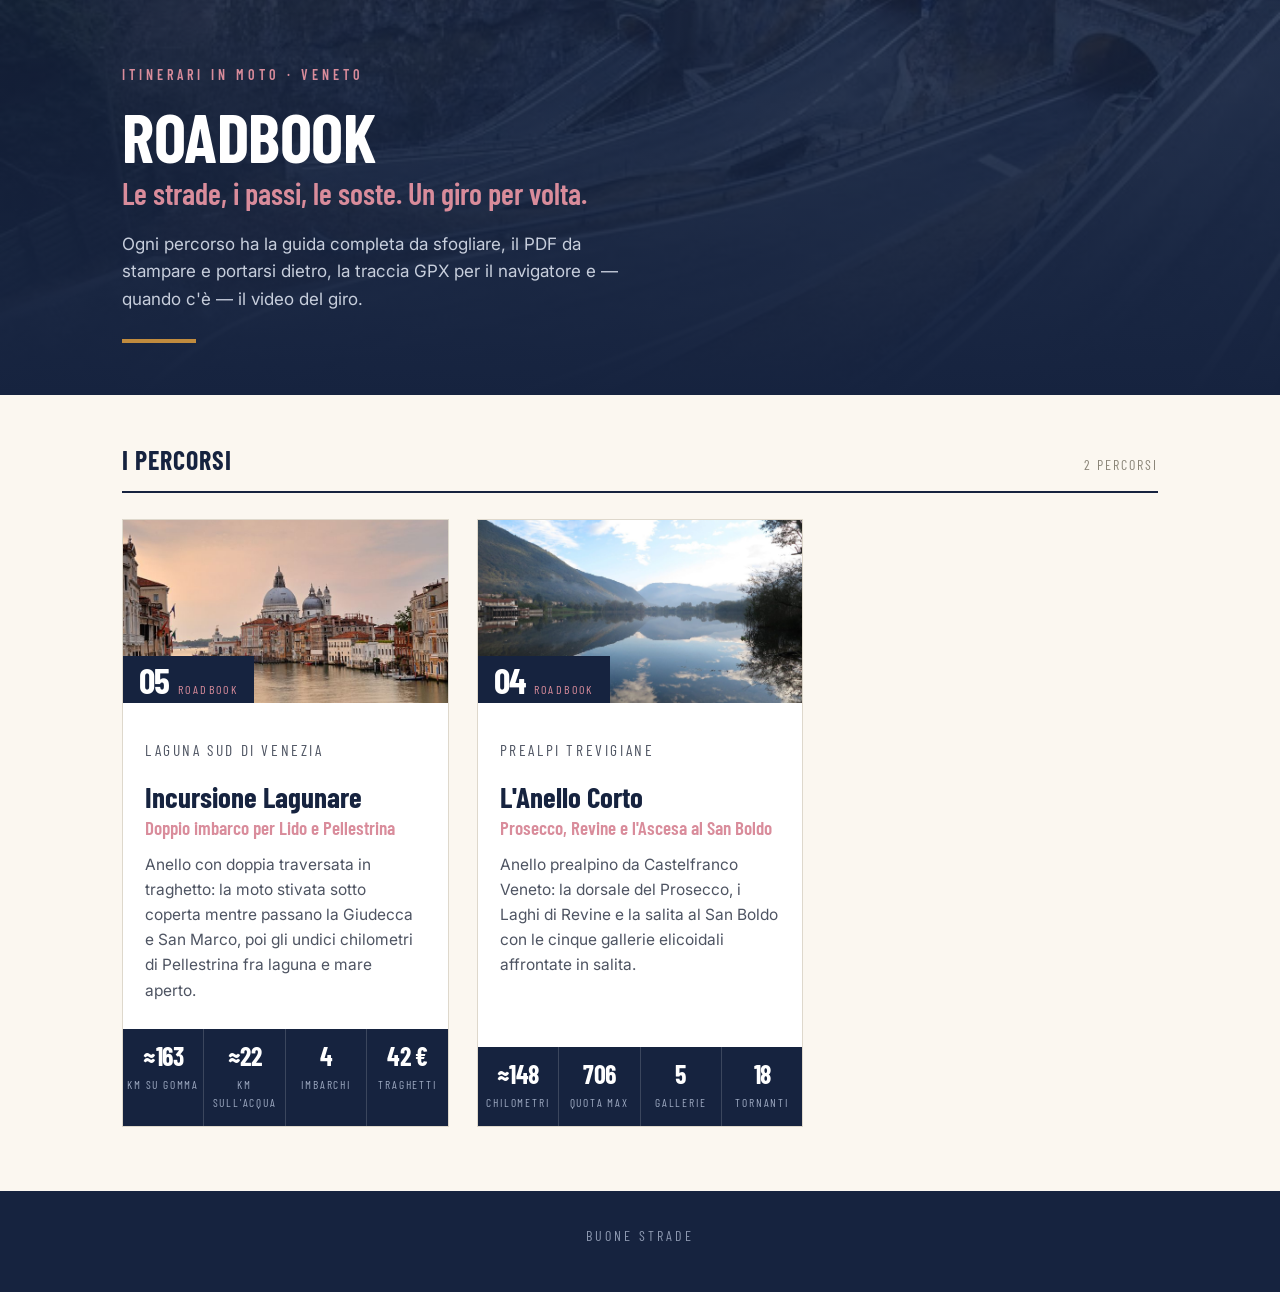
==== sito/index.html @ fe660e35 "Add files via upload" ====
<!DOCTYPE html>
<html lang="it">
<head>
<meta charset="UTF-8">
<meta name="viewport" content="width=device-width, initial-scale=1">
<title>Roadbook — I giri in moto</title>
<meta name="description" content="Raccolta di roadbook per moto: guida da sfogliare, PDF da stampare, traccia GPX e video del giro.">
<link rel="preconnect" href="https://fonts.googleapis.com">
<link rel="preconnect" href="https://fonts.gstatic.com" crossorigin>
<link href="https://fonts.googleapis.com/css2?family=Barlow+Condensed:wght@500;600;700&family=Inter:wght@400;500;600&display=swap" rel="stylesheet">
<link rel="stylesheet" href="stile.css">
</head>
<body>

<header class="apertura">
  <img class="apertura-foto" src="media/hero.jpg" alt="">
  <div class="apertura-in">
    <p class="occhiello">Itinerari in moto · Veneto</p>
    <h1>Roadbook<span>Le strade, i passi, le soste. Un giro per volta.</span></h1>
    <p class="intro">Ogni percorso ha la guida completa da sfogliare, il PDF da stampare e portarsi dietro, la traccia GPX per il navigatore e — quando c'è — il video del giro.</p>
    <div class="riga-amber"></div>
  </div>
</header>

<main class="foglio">
  <div class="titolo-sezione">
    <h2>I percorsi</h2>
    <span class="nota" id="conteggio"></span>
  </div>

  <div class="griglia" id="griglia"></div>
</main>

<footer class="piede">Buone strade</footer>

<!-- prima i dati, poi il codice che li disegna -->
<script src="giri.js"></script>
<script>
/* Disegna un riquadro per ogni giro presente in giri.js.
   Non serve modificare questo blocco per aggiungere un percorso. */
(function () {
  var griglia = document.getElementById("griglia");

  if (typeof GIRI === "undefined" || GIRI.length === 0) {
    griglia.innerHTML = '<p class="vuoto">Nessun giro inserito. Aggiungi il primo nel file giri.js.</p>';
    return;
  }

  document.getElementById("conteggio").textContent =
    GIRI.length + (GIRI.length === 1 ? " percorso" : " percorsi");

  GIRI.forEach(function (g) {
    var base = "giri/" + g.cartella + "/";

    var numeri = (g.numeri || []).map(function (v) {
      return '<div><span class="n">' + v.n + '</span><span class="e">' + v.e + '</span></div>';
    }).join("");

    var a = document.createElement("a");
    a.className = "scheda";
    a.href = "giro.html?id=" + encodeURIComponent(g.cartella);
    a.innerHTML =
      '<div class="scheda-foto">' +
        '<img src="' + base + g.copertina + '" alt="' + g.titolo + '" loading="lazy">' +
        '<div class="targa"><b>' + g.numero + '</b><span>Roadbook</span></div>' +
      '</div>' +
      '<div class="scheda-testo">' +
        '<p class="scheda-zona">' + g.zona + '</p>' +
        '<h3>' + g.titolo + '<span>' + g.sottotitolo + '</span></h3>' +
        '<p>' + g.descrizione + '</p>' +
      '</div>' +
      (numeri ? '<div class="numeri">' + numeri + '</div>' : '');

    griglia.appendChild(a);
  });
})();
</script>

</body>
</html>
---- sito/stile.css ----
/* =============================================================
   STILE DEL SITO — palette dei roadbook, impaginazione web
   Non serve modificare questo file per aggiungere un giro.
   ============================================================= */

:root{
  --navy:#16233F;
  --navy-2:#1B2A4A;
  --rose:#D98C9B;
  --red:#B83227;
  --amber:#C08B3E;
  --teal:#2A7A6B;
  --cream:#FBF7F0;
  --carta:#FFFFFF;
  --line:#DED8CC;
  --ink:#23262E;
  --ink-2:#4E5462;
  --grigio:#8A8578;

  --display:"Barlow Condensed", "Helvetica Neue", Helvetica, Arial, sans-serif;
  --testo:"Inter", "Helvetica Neue", Helvetica, Arial, sans-serif;
}

*{ box-sizing:border-box; }
html{ -webkit-text-size-adjust:100%; scroll-behavior:smooth; }

body{
  margin:0;
  background:var(--cream);
  color:var(--ink);
  font-family:var(--testo);
  font-size:17px;
  line-height:1.62;
}

a{ color:var(--navy); }

.occhiello{
  font-family:var(--display);
  font-size:14px;
  font-weight:600;
  letter-spacing:4px;
  text-transform:uppercase;
  color:var(--rose);
  margin:0 0 16px;
}

/* ---------- apertura ---------- */
.apertura{
  position:relative;
  background:var(--navy);
  color:#fff;
  overflow:hidden;
}
.apertura-foto{
  position:absolute;
  inset:0;
  width:100%;
  height:100%;
  object-fit:cover;
  opacity:.42;
  filter:saturate(.8);
}
.apertura::after{
  content:"";
  position:absolute;
  inset:0;
  background:linear-gradient(180deg, rgba(22,35,63,.55) 0%, rgba(22,35,63,.88) 70%, var(--navy) 100%);
}
.apertura-in{
  position:relative;
  z-index:2;
  max-width:1080px;
  margin:0 auto;
  padding:64px 22px 52px;
}
.apertura h1{
  font-family:var(--display);
  font-weight:700;
  font-size:clamp(40px, 9vw, 68px);
  line-height:.98;
  letter-spacing:-0.5px;
  text-transform:uppercase;
  margin:0;
}
.apertura h1 span{
  display:block;
  color:var(--rose);
  font-weight:600;
  font-size:clamp(20px, 4.4vw, 30px);
  letter-spacing:0;
  text-transform:none;
  margin-top:10px;
}
.apertura p.intro{
  margin:22px 0 0;
  max-width:46ch;
  color:#C7CEDC;
  font-size:17px;
}
.riga-amber{
  width:74px;
  height:4px;
  background:var(--amber);
  margin:26px 0 0;
}

/* ---------- contenitore ---------- */
.foglio{
  max-width:1080px;
  margin:0 auto;
  padding:44px 22px 64px;
}

.titolo-sezione{
  display:flex;
  align-items:baseline;
  gap:14px;
  border-bottom:2px solid var(--navy);
  padding-bottom:10px;
  margin:0 0 26px;
}
.titolo-sezione h2{
  font-family:var(--display);
  font-weight:700;
  text-transform:uppercase;
  letter-spacing:1px;
  margin:0;
  font-size:26px;
  color:var(--navy);
}
.titolo-sezione .nota{
  margin-left:auto;
  font-family:var(--display);
  font-size:14px;
  letter-spacing:2px;
  text-transform:uppercase;
  color:var(--grigio);
}

/* ---------- griglia dei giri ---------- */
.griglia{
  display:grid;
  grid-template-columns:repeat(auto-fill, minmax(320px, 1fr));
  gap:28px;
}

.scheda{
  position:relative;
  display:flex;
  flex-direction:column;
  background:var(--carta);
  border:1px solid var(--line);
  text-decoration:none;
  color:inherit;
  overflow:hidden;
  transition:transform .2s ease, box-shadow .2s ease;
}
.scheda:hover,
.scheda:focus-visible{
  transform:translateY(-4px);
  box-shadow:0 14px 30px rgba(22,35,63,.20);
}
.scheda:focus-visible{ outline:3px solid var(--amber); outline-offset:3px; }

.scheda-foto{ position:relative; }
.scheda-foto img{
  width:100%;
  aspect-ratio:16/9;
  object-fit:cover;
  display:block;
  background:var(--line);
}

/* la targa: il numero del roadbook come un numero di gara */
.targa{
  position:absolute;
  left:0;
  bottom:0;
  background:var(--navy);
  color:#fff;
  padding:6px 16px 4px;
  display:flex;
  align-items:baseline;
  gap:9px;
}
.targa b{
  font-family:var(--display);
  font-size:36px;
  font-weight:700;
  line-height:1;
  letter-spacing:-1px;
}
.targa span{
  font-family:var(--display);
  font-size:12px;
  letter-spacing:2.4px;
  text-transform:uppercase;
  color:var(--rose);
}

.scheda-testo{ padding:20px 22px 6px; flex:1; }
.scheda-zona{
  font-family:var(--display);
  font-size:13px;
  letter-spacing:2.6px;
  text-transform:uppercase;
  color:var(--amber);
  margin:0 0 10px;
}
.scheda h3{
  font-family:var(--display);
  font-weight:700;
  margin:0;
  font-size:29px;
  line-height:1.06;
  color:var(--navy);
}
.scheda h3 span{
  display:block;
  color:var(--rose);
  font-weight:600;
  font-size:19px;
  margin-top:5px;
}
.scheda p{ font-size:15.5px; color:var(--ink-2); margin:14px 0 20px; }

/* riga dei numeri, come sulla copertina del roadbook */
.numeri{
  display:flex;
  background:var(--navy);
  color:#fff;
  margin-top:auto;
}
.numeri div{
  flex:1;
  text-align:center;
  padding:14px 4px;
  border-right:1px solid rgba(255,255,255,.16);
}
.numeri div:last-child{ border-right:none; }
.numeri .n{
  display:block;
  font-family:var(--display);
  font-size:26px;
  font-weight:700;
  line-height:1;
  letter-spacing:-0.5px;
}
.numeri .e{
  display:block;
  font-family:var(--display);
  font-size:11.5px;
  letter-spacing:1.8px;
  text-transform:uppercase;
  color:#9DA9C1;
  margin-top:6px;
}

/* ---------- pagina del singolo giro ---------- */
.blocchi{
  display:grid;
  grid-template-columns:repeat(auto-fit, minmax(290px, 1fr));
  gap:26px;
  margin-bottom:44px;
}
.blocco{
  background:var(--carta);
  border:1px solid var(--line);
  border-top:4px solid var(--amber);
  padding:24px;
}
.blocco h3{
  font-family:var(--display);
  margin:0 0 6px;
  font-size:15px;
  font-weight:700;
  letter-spacing:2.6px;
  text-transform:uppercase;
  color:var(--teal);
}
.blocco p{ font-size:15.5px; color:var(--ink-2); margin:0 0 18px; }

.bottone{
  display:block;
  text-align:center;
  padding:15px 16px;
  margin-bottom:11px;
  background:var(--navy);
  color:#fff;
  text-decoration:none;
  font-family:var(--display);
  font-size:17px;
  font-weight:600;
  letter-spacing:1.6px;
  text-transform:uppercase;
  border:2px solid var(--navy);
}
.bottone:hover{ background:#0F1930; }
.bottone:focus-visible{ outline:3px solid var(--amber); outline-offset:3px; }
.bottone.chiaro{ background:var(--carta); color:var(--navy); }
.bottone.chiaro:hover{ background:var(--cream); }

.video{
  position:relative;
  width:100%;
  aspect-ratio:16/9;
  background:#000;
  border:1px solid var(--line);
}
.video iframe,
.video video{
  position:absolute;
  inset:0;
  width:100%;
  height:100%;
  border:0;
}

.instagram{ max-width:540px; margin-bottom:12px; }
.instagram blockquote{
  margin:0;
  background:var(--carta);
  border:1px solid var(--line);
  padding:24px;
  font-size:15px;
}

.vuoto{
  background:var(--carta);
  border:1px dashed var(--line);
  padding:30px;
  text-align:center;
  color:var(--grigio);
  font-size:15.5px;
}

.galleria{
  display:grid;
  grid-template-columns:repeat(auto-fill, minmax(230px, 1fr));
  gap:16px;
}
.galleria img{
  width:100%;
  aspect-ratio:4/3;
  object-fit:cover;
  display:block;
  border:1px solid var(--line);
}

.indietro{
  display:inline-block;
  margin-bottom:26px;
  font-family:var(--display);
  font-size:14px;
  letter-spacing:2.4px;
  text-transform:uppercase;
  color:var(--red);
  text-decoration:none;
}
.indietro:hover{ text-decoration:underline; }

/* ---------- piede ---------- */
.piede{
  background:var(--navy);
  color:#8E9AB2;
  padding:34px 22px 44px;
  text-align:center;
  font-family:var(--display);
  font-size:14px;
  letter-spacing:3px;
  text-transform:uppercase;
}

@media (max-width:600px){
  body{ font-size:16.5px; }
  .apertura-in{ padding:48px 20px 40px; }
  .foglio{ padding:34px 20px 50px; }
  .titolo-sezione .nota{ display:none; }
  .scheda h3{ font-size:26px; }
}

@media (prefers-reduced-motion:reduce){
  html{ scroll-behavior:auto; }
  .scheda{ transition:none; }
  .scheda:hover, .scheda:focus-visible{ transform:none; }
}
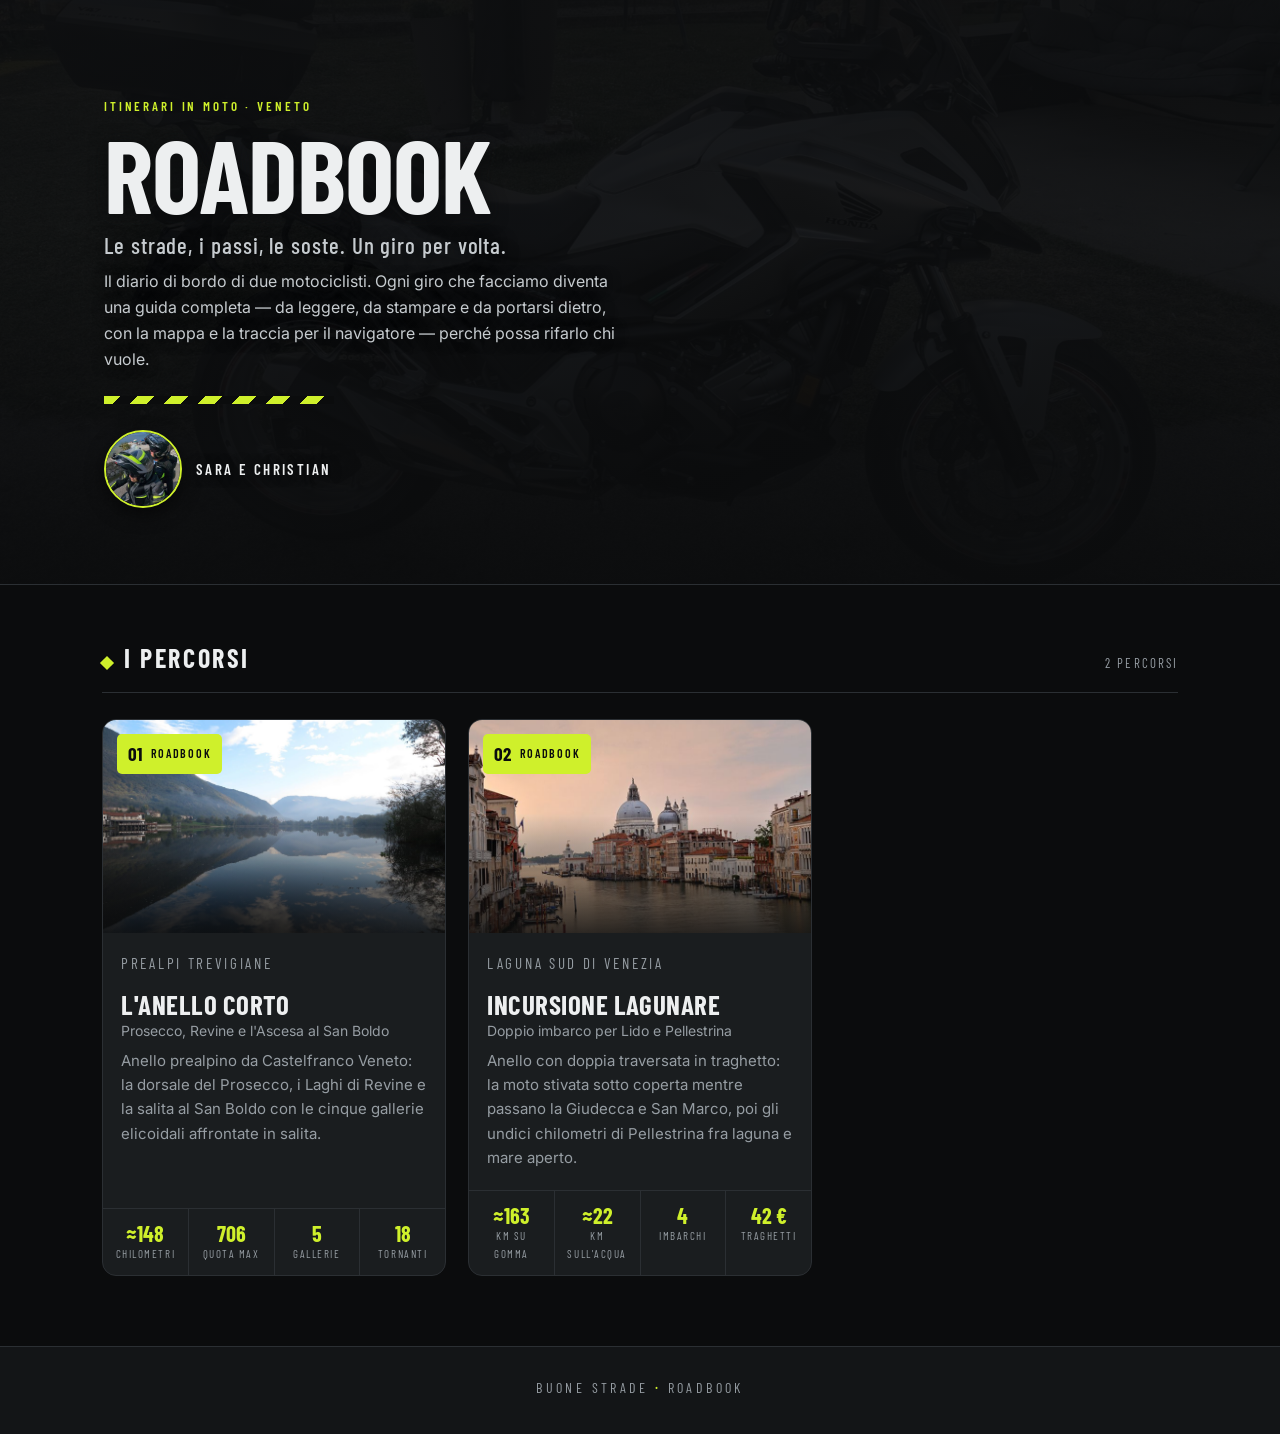
==== commit bc4ee6f4: "Add files via upload" ====
--- a/sito/index.html
+++ b/sito/index.html
@@ -3,8 +3,9 @@
 <head>
 <meta charset="UTF-8">
 <meta name="viewport" content="width=device-width, initial-scale=1">
-<title>Roadbook — I giri in moto</title>
-<meta name="description" content="Raccolta di roadbook per moto: guida da sfogliare, PDF da stampare, traccia GPX e video del giro.">
+<title>Roadbook — Itinerari in moto</title>
+<meta name="description" content="Itinerari in moto in Veneto: guida da sfogliare, PDF da stampare, traccia GPX e video del giro.">
+<meta name="theme-color" content="#0B0C0D">
 <link rel="preconnect" href="https://fonts.googleapis.com">
 <link rel="preconnect" href="https://fonts.gstatic.com" crossorigin>
 <link href="https://fonts.googleapis.com/css2?family=Barlow+Condensed:wght@500;600;700&family=Inter:wght@400;500;600&display=swap" rel="stylesheet">
@@ -13,12 +14,22 @@
 <body>
 
 <header class="apertura">
-  <img class="apertura-foto" src="media/hero.jpg" alt="">
+  <img class="apertura-foto" src="media/moto.jpg" alt="">
   <div class="apertura-in">
-    <p class="occhiello">Itinerari in moto · Veneto</p>
-    <h1>Roadbook<span>Le strade, i passi, le soste. Un giro per volta.</span></h1>
-    <p class="intro">Ogni percorso ha la guida completa da sfogliare, il PDF da stampare e portarsi dietro, la traccia GPX per il navigatore e — quando c'è — il video del giro.</p>
-    <div class="riga-amber"></div>
+
+    <div class="apertura-testo">
+      <p class="occhiello">Itinerari in moto · Veneto</p>
+      <h1>Roadbook<span>Le strade, i passi, le soste. Un giro per volta.</span></h1>
+      <p class="intro">Il diario di bordo di due motociclisti. Ogni giro che facciamo diventa una guida completa — da leggere, da stampare e da portarsi dietro, con la mappa e la traccia per il navigatore — perché possa rifarlo chi vuole.</p>
+      <div class="strisce"></div>
+
+      <figure class="noi">
+        <img src="media/noi.jpg" alt="I due motociclisti in sella">
+        <figcaption>Sara e Christian</figcaption>
+      </figure>
+
+    </div>
+
   </div>
 </header>
 
@@ -31,7 +42,7 @@
   <div class="griglia" id="griglia"></div>
 </main>
 
-<footer class="piede">Buone strade</footer>
+<footer class="piede">Buone strade <b>·</b> Roadbook</footer>
 
 <!-- prima i dati, poi il codice che li disegna -->
 <script src="giri.js"></script>
--- a/sito/stile.css
+++ b/sito/stile.css
@@ -1,387 +1,442 @@
 /* =============================================================
-   STILE DEL SITO — palette dei roadbook, impaginazione web
+   ROADBOOK — foglio di stile
+   Palette: nero asfalto + giallo fluo (lo stesso delle giacche).
    Non serve modificare questo file per aggiungere un giro.
    ============================================================= */
 
 :root{
-  --navy:#16233F;
-  --navy-2:#1B2A4A;
-  --rose:#D98C9B;
-  --red:#B83227;
-  --amber:#C08B3E;
-  --teal:#2A7A6B;
-  --cream:#FBF7F0;
-  --carta:#FFFFFF;
-  --line:#DED8CC;
-  --ink:#23262E;
-  --ink-2:#4E5462;
-  --grigio:#8A8578;
-
-  --display:"Barlow Condensed", "Helvetica Neue", Helvetica, Arial, sans-serif;
-  --testo:"Inter", "Helvetica Neue", Helvetica, Arial, sans-serif;
+  --nero:      #0B0C0D;   /* fondo pagina */
+  --carbone:   #131517;   /* fondo sezioni */
+  --pannello:  #1A1D1F;   /* riquadri */
+  --bordo:     #2B2F33;
+  --fluo:      #CFF02B;   /* giallo fluo */
+  --fluo-scuro:#A6C400;
+  --testo:     #EDEFF0;
+  --testo-2:   #969DA3;
+  --raggio:    14px;
 }
 
 *{ box-sizing:border-box; }
-html{ -webkit-text-size-adjust:100%; scroll-behavior:smooth; }
+
+html,body{
+  margin:0; padding:0;
+  overflow-x:hidden;            /* niente scorrimento laterale sul telefono */
+  background:var(--nero);
+}
 
 body{
-  margin:0;
-  background:var(--cream);
-  color:var(--ink);
-  font-family:var(--testo);
-  font-size:17px;
-  line-height:1.62;
-}
-
-a{ color:var(--navy); }
+  font-family:"Inter",-apple-system,BlinkMacSystemFont,"Segoe UI",Roboto,sans-serif;
+  color:var(--testo);
+  font-size:16px; line-height:1.62;
+  -webkit-font-smoothing:antialiased;
+}
+
+img{ max-width:100%; }
+a{ color:inherit; }
+
+/* --- elementi ricorrenti ------------------------------------ */
+
+/* la striscia diagonale nero/fluo, come il nastro segnaletico */
+.strisce{
+  height:8px;
+  background:repeating-linear-gradient(135deg,
+    var(--fluo) 0 12px, var(--nero) 12px 24px);
+}
 
 .occhiello{
-  font-family:var(--display);
-  font-size:14px;
-  font-weight:600;
-  letter-spacing:4px;
+  font-family:"Barlow Condensed",sans-serif;
   text-transform:uppercase;
-  color:var(--rose);
-  margin:0 0 16px;
-}
-
-/* ---------- apertura ---------- */
+  letter-spacing:.22em;
+  font-size:13px; font-weight:600;
+  color:var(--fluo);
+  margin:0 0 10px;
+}
+
+.nota{
+  font-family:"Barlow Condensed",sans-serif;
+  text-transform:uppercase; letter-spacing:.16em;
+  font-size:13px; color:var(--testo-2);
+}
+
+.vuoto{ color:var(--testo-2); font-size:15px; margin:0; }
+
+/* =============================================================
+   HOME — apertura
+   ============================================================= */
+
 .apertura{
   position:relative;
-  background:var(--navy);
-  color:#fff;
+  background:var(--nero);
+  border-bottom:1px solid var(--bordo);
   overflow:hidden;
 }
+
 .apertura-foto{
-  position:absolute;
-  inset:0;
-  width:100%;
-  height:100%;
+  position:absolute; inset:0;
+  width:100%; height:100%;
+  object-fit:cover; object-position:50% 62%;
+  opacity:.34;
+  filter:grayscale(.35) contrast(1.04);
+}
+
+.apertura::after{        /* velo scuro per far leggere il testo */
+  content:""; position:absolute; inset:0;
+  background:linear-gradient(180deg,
+    rgba(11,12,13,.88) 0%, rgba(11,12,13,.80) 40%,
+    rgba(11,12,13,.90) 72%, rgba(11,12,13,.97) 100%);
+}
+
+.apertura-in{
+  position:relative; z-index:2;
+  max-width:1120px; margin:0 auto;
+  padding:64px 22px 54px;
+  display:grid; gap:30px; grid-template-columns:1fr;
+}
+
+.apertura h1{
+  font-family:"Barlow Condensed",sans-serif;
+  font-weight:700; text-transform:uppercase;
+  font-size:clamp(52px,15vw,104px);
+  line-height:.88; letter-spacing:-.01em;
+  margin:0 0 14px;
+}
+
+.apertura h1 span{
+  display:block;
+  font-size:clamp(17px,4.4vw,23px);
+  font-weight:500; letter-spacing:.04em;
+  text-transform:none;
+  color:var(--testo-2);
+  margin-top:16px;
+}
+
+.intro{
+  max-width:52ch;
+  color:#C6CBCF;                 /* più chiaro: deve leggersi sopra la foto */
+  font-size:16px;
+  margin:0 0 24px;
+  text-shadow:0 1px 14px rgba(11,12,13,.95);
+}
+
+.apertura h1,
+.apertura h1 span{ text-shadow:0 2px 18px rgba(11,12,13,.85); }
+.apertura h1 span{ color:#C6CBCF; }
+
+.apertura-testo .strisce{ max-width:230px; }
+
+/* il tondo con la foto dei due motociclisti */
+.noi{
+  margin:26px 0 0;
+  display:flex; align-items:center; gap:14px;
+}
+.noi img{
+  width:78px; height:78px; flex:0 0 78px;
+  border-radius:50%;
   object-fit:cover;
-  opacity:.42;
-  filter:saturate(.8);
-}
-.apertura::after{
-  content:"";
-  position:absolute;
-  inset:0;
-  background:linear-gradient(180deg, rgba(22,35,63,.55) 0%, rgba(22,35,63,.88) 70%, var(--navy) 100%);
-}
-.apertura-in{
-  position:relative;
-  z-index:2;
-  max-width:1080px;
+  border:2px solid var(--fluo);
+  box-shadow:0 6px 18px rgba(0,0,0,.55);
+}
+.noi figcaption{
+  font-family:"Barlow Condensed",sans-serif;
+  text-transform:uppercase; letter-spacing:.16em;
+  font-size:15px; font-weight:600; line-height:1.35;
+  text-shadow:0 1px 12px rgba(11,12,13,.9);
+}
+.noi figcaption span{
+  display:block;
+  color:var(--fluo); font-size:12px; letter-spacing:.14em;
+}
+
+@media (min-width:900px){
+  .apertura-in{ padding:96px 24px 76px; }
+}
+
+/* =============================================================
+   Corpo pagina
+   ============================================================= */
+
+.foglio{
+  max-width:1120px;
   margin:0 auto;
-  padding:64px 22px 52px;
-}
-.apertura h1{
-  font-family:var(--display);
-  font-weight:700;
-  font-size:clamp(40px, 9vw, 68px);
-  line-height:.98;
-  letter-spacing:-0.5px;
-  text-transform:uppercase;
-  margin:0;
-}
-.apertura h1 span{
-  display:block;
-  color:var(--rose);
-  font-weight:600;
-  font-size:clamp(20px, 4.4vw, 30px);
-  letter-spacing:0;
-  text-transform:none;
-  margin-top:10px;
-}
-.apertura p.intro{
-  margin:22px 0 0;
-  max-width:46ch;
-  color:#C7CEDC;
-  font-size:17px;
-}
-.riga-amber{
-  width:74px;
-  height:4px;
-  background:var(--amber);
-  margin:26px 0 0;
-}
-
-/* ---------- contenitore ---------- */
-.foglio{
-  max-width:1080px;
-  margin:0 auto;
-  padding:44px 22px 64px;
+  padding:52px 22px 70px;
 }
 
 .titolo-sezione{
-  display:flex;
-  align-items:baseline;
-  gap:14px;
-  border-bottom:2px solid var(--navy);
-  padding-bottom:10px;
-  margin:0 0 26px;
+  display:flex; align-items:baseline; gap:16px;
+  border-bottom:1px solid var(--bordo);
+  padding-bottom:12px; margin-bottom:26px;
 }
 .titolo-sezione h2{
-  font-family:var(--display);
-  font-weight:700;
-  text-transform:uppercase;
-  letter-spacing:1px;
-  margin:0;
-  font-size:26px;
-  color:var(--navy);
-}
-.titolo-sezione .nota{
-  margin-left:auto;
-  font-family:var(--display);
-  font-size:14px;
-  letter-spacing:2px;
-  text-transform:uppercase;
-  color:var(--grigio);
-}
-
-/* ---------- griglia dei giri ---------- */
+  font-family:"Barlow Condensed",sans-serif;
+  text-transform:uppercase; letter-spacing:.1em;
+  font-size:26px; font-weight:700;
+  margin:0; flex:1 1 0;
+}
+.titolo-sezione h2::before{
+  content:""; display:inline-block;
+  width:10px; height:10px; margin-right:12px;
+  background:var(--fluo);
+  transform:rotate(45deg);
+}
+
+/* --- griglia dei giri --------------------------------------- */
+
 .griglia{
-  display:grid;
-  grid-template-columns:repeat(auto-fill, minmax(320px, 1fr));
-  gap:28px;
+  display:grid; gap:22px;
+  grid-template-columns:repeat(auto-fill,minmax(min(100%,290px),1fr));
 }
 
 .scheda{
-  position:relative;
-  display:flex;
-  flex-direction:column;
-  background:var(--carta);
-  border:1px solid var(--line);
+  display:flex; flex-direction:column;
+  background:var(--pannello);
+  border:1px solid var(--bordo);
+  border-radius:var(--raggio);
+  overflow:hidden;
   text-decoration:none;
-  color:inherit;
-  overflow:hidden;
-  transition:transform .2s ease, box-shadow .2s ease;
-}
-.scheda:hover,
-.scheda:focus-visible{
+  transition:transform .18s ease, border-color .18s ease, box-shadow .18s ease;
+}
+.scheda:hover,.scheda:focus-visible{
   transform:translateY(-4px);
-  box-shadow:0 14px 30px rgba(22,35,63,.20);
-}
-.scheda:focus-visible{ outline:3px solid var(--amber); outline-offset:3px; }
+  border-color:var(--fluo);
+  box-shadow:0 16px 34px rgba(0,0,0,.5);
+}
 
 .scheda-foto{ position:relative; }
 .scheda-foto img{
-  width:100%;
-  aspect-ratio:16/9;
-  object-fit:cover;
-  display:block;
-  background:var(--line);
-}
-
-/* la targa: il numero del roadbook come un numero di gara */
+  display:block; width:100%;
+  aspect-ratio:16/10; object-fit:cover;
+}
+.scheda-foto::after{
+  content:""; position:absolute; inset:0;
+  background:linear-gradient(180deg,rgba(11,12,13,0) 45%,rgba(11,12,13,.85) 100%);
+}
+
+/* la targa col numero del roadbook */
 .targa{
-  position:absolute;
-  left:0;
-  bottom:0;
-  background:var(--navy);
-  color:#fff;
-  padding:6px 16px 4px;
-  display:flex;
-  align-items:baseline;
-  gap:9px;
-}
-.targa b{
-  font-family:var(--display);
-  font-size:36px;
-  font-weight:700;
-  line-height:1;
-  letter-spacing:-1px;
-}
-.targa span{
-  font-family:var(--display);
-  font-size:12px;
-  letter-spacing:2.4px;
-  text-transform:uppercase;
-  color:var(--rose);
-}
-
-.scheda-testo{ padding:20px 22px 6px; flex:1; }
+  position:absolute; z-index:2; left:14px; top:14px;
+  display:flex; align-items:center; gap:8px;
+  background:var(--fluo); color:var(--nero);
+  padding:5px 11px; border-radius:5px;
+  font-family:"Barlow Condensed",sans-serif;
+  text-transform:uppercase; letter-spacing:.14em;
+  font-size:12px; font-weight:600;
+}
+.targa b{ font-size:19px; letter-spacing:.02em; }
+
+.scheda-testo{ padding:18px 18px 6px; flex:1 1 auto; }
 .scheda-zona{
-  font-family:var(--display);
-  font-size:13px;
-  letter-spacing:2.6px;
-  text-transform:uppercase;
-  color:var(--amber);
+  font-family:"Barlow Condensed",sans-serif;
+  text-transform:uppercase; letter-spacing:.18em;
+  font-size:12px; color:var(--fluo); margin:0 0 6px;
+}
+.scheda-testo h3{
+  font-family:"Barlow Condensed",sans-serif;
+  text-transform:uppercase; letter-spacing:.02em;
+  font-size:27px; font-weight:700; line-height:1.05;
   margin:0 0 10px;
 }
-.scheda h3{
-  font-family:var(--display);
-  font-weight:700;
-  margin:0;
-  font-size:29px;
-  line-height:1.06;
-  color:var(--navy);
-}
-.scheda h3 span{
-  display:block;
-  color:var(--rose);
-  font-weight:600;
-  font-size:19px;
-  margin-top:5px;
-}
-.scheda p{ font-size:15.5px; color:var(--ink-2); margin:14px 0 20px; }
-
-/* riga dei numeri, come sulla copertina del roadbook */
+.scheda-testo h3 span{
+  display:block;
+  font-family:"Inter",sans-serif;
+  text-transform:none; letter-spacing:0;
+  font-size:14px; font-weight:400;
+  color:var(--testo-2);
+  margin-top:6px;
+}
+.scheda-testo p{ margin:0 0 14px; font-size:15px; color:var(--testo-2); }
+
 .numeri{
-  display:flex;
-  background:var(--navy);
-  color:#fff;
+  display:flex; flex-wrap:wrap;
+  border-top:1px solid var(--bordo);
   margin-top:auto;
 }
-.numeri div{
-  flex:1;
+.numeri > div{
+  flex:1 1 0; min-width:70px;
+  padding:12px 10px;
+  border-right:1px solid var(--bordo);
   text-align:center;
-  padding:14px 4px;
-  border-right:1px solid rgba(255,255,255,.16);
-}
-.numeri div:last-child{ border-right:none; }
+}
+.numeri > div:last-child{ border-right:0; }
 .numeri .n{
   display:block;
-  font-family:var(--display);
-  font-size:26px;
-  font-weight:700;
-  line-height:1;
-  letter-spacing:-0.5px;
+  font-family:"Barlow Condensed",sans-serif;
+  font-size:22px; font-weight:700; color:var(--fluo);
+  line-height:1.1;
 }
 .numeri .e{
   display:block;
-  font-family:var(--display);
-  font-size:11.5px;
-  letter-spacing:1.8px;
-  text-transform:uppercase;
-  color:#9DA9C1;
-  margin-top:6px;
-}
-
-/* ---------- pagina del singolo giro ---------- */
+  font-family:"Barlow Condensed",sans-serif;
+  text-transform:uppercase; letter-spacing:.14em;
+  font-size:11px; color:var(--testo-2);
+}
+
+/* =============================================================
+   PAGINA DEL GIRO
+   ============================================================= */
+
+.testata{
+  position:relative;
+  border-bottom:1px solid var(--bordo);
+  overflow:hidden;
+  background:var(--nero);
+}
+.testata-foto{
+  position:absolute; inset:0;
+  width:100%; height:100%;
+  object-fit:cover; opacity:.38;
+  filter:grayscale(.25);
+}
+.testata::after{
+  content:""; position:absolute; inset:0;
+  background:linear-gradient(180deg,rgba(11,12,13,.8),rgba(11,12,13,.95));
+}
+.testata-in{
+  position:relative; z-index:2;
+  max-width:1120px; margin:0 auto;
+  padding:54px 22px 44px;
+}
+.testata h1{
+  font-family:"Barlow Condensed",sans-serif;
+  text-transform:uppercase; font-weight:700;
+  font-size:clamp(38px,10vw,68px);
+  line-height:.94; margin:0 0 10px;
+}
+.testata p{ margin:0; color:var(--testo-2); max-width:60ch; }
+
+.indietro{
+  display:inline-block;
+  font-family:"Barlow Condensed",sans-serif;
+  text-transform:uppercase; letter-spacing:.16em;
+  font-size:13px; font-weight:600;
+  color:var(--testo-2); text-decoration:none;
+  margin-bottom:26px;
+}
+.indietro:hover{ color:var(--fluo); }
+
 .blocchi{
-  display:grid;
-  grid-template-columns:repeat(auto-fit, minmax(290px, 1fr));
-  gap:26px;
-  margin-bottom:44px;
+  display:grid; gap:18px;
+  grid-template-columns:repeat(auto-fit,minmax(min(100%,270px),1fr));
+  margin-bottom:40px;
 }
 .blocco{
-  background:var(--carta);
-  border:1px solid var(--line);
-  border-top:4px solid var(--amber);
-  padding:24px;
+  background:var(--pannello);
+  border:1px solid var(--bordo);
+  border-radius:var(--raggio);
+  padding:22px 20px;
 }
 .blocco h3{
-  font-family:var(--display);
-  margin:0 0 6px;
-  font-size:15px;
-  font-weight:700;
-  letter-spacing:2.6px;
-  text-transform:uppercase;
-  color:var(--teal);
-}
-.blocco p{ font-size:15.5px; color:var(--ink-2); margin:0 0 18px; }
+  font-family:"Barlow Condensed",sans-serif;
+  text-transform:uppercase; letter-spacing:.1em;
+  font-size:21px; font-weight:700;
+  margin:0 0 8px;
+}
+.blocco p{ margin:0 0 16px; font-size:15px; color:var(--testo-2); }
+
+/* --- pulsanti ----------------------------------------------- */
 
 .bottone{
-  display:block;
-  text-align:center;
-  padding:15px 16px;
-  margin-bottom:11px;
-  background:var(--navy);
-  color:#fff;
-  text-decoration:none;
-  font-family:var(--display);
-  font-size:17px;
-  font-weight:600;
-  letter-spacing:1.6px;
-  text-transform:uppercase;
-  border:2px solid var(--navy);
-}
-.bottone:hover{ background:#0F1930; }
-.bottone:focus-visible{ outline:3px solid var(--amber); outline-offset:3px; }
-.bottone.chiaro{ background:var(--carta); color:var(--navy); }
-.bottone.chiaro:hover{ background:var(--cream); }
+  display:block; width:100%;
+  padding:13px 18px; margin-bottom:10px;
+  background:var(--fluo); color:var(--nero);
+  border:1px solid var(--fluo);
+  border-radius:9px;
+  font-family:"Barlow Condensed",sans-serif;
+  text-transform:uppercase; letter-spacing:.12em;
+  font-size:16px; font-weight:700;
+  text-align:center; text-decoration:none;
+  transition:background .16s ease, color .16s ease;
+}
+.bottone:hover{ background:var(--fluo-scuro); border-color:var(--fluo-scuro); }
+.bottone:last-child{ margin-bottom:0; }
+
+.bottone.chiaro{
+  background:transparent; color:var(--fluo);
+  border:1px solid var(--fluo);
+}
+.bottone.chiaro:hover{ background:rgba(207,240,43,.12); color:var(--fluo); }
+
+a:focus-visible,.scheda:focus-visible{
+  outline:3px solid var(--fluo);
+  outline-offset:3px;
+}
+
+/* nota sul file GPX, dentro il riquadro della traccia */
+.gpx-nota{
+  margin:14px 0 0;
+  padding:11px 13px;
+  border-left:3px solid var(--fluo);
+  background:rgba(255,255,255,.04);
+  border-radius:0 8px 8px 0;
+  font-size:13.5px; line-height:1.55;
+  color:var(--testo-2);
+}
+.gpx-nota strong{
+  color:var(--fluo);
+  font-family:"Barlow Condensed",sans-serif;
+  text-transform:uppercase; letter-spacing:.1em;
+  font-size:14px;
+}
+
+/* --- mappa del percorso ------------------------------------- */
+
+.mappa{
+  display:block;
+  background:#fff;                 /* la mappa è chiara: le do una cornice bianca */
+  border:1px solid var(--bordo);
+  border-radius:var(--raggio);
+  overflow:hidden;
+  margin-bottom:40px;
+  transition:border-color .18s ease;
+}
+.mappa:hover{ border-color:var(--fluo); }
+.mappa img{
+  display:block;
+  width:100%; height:auto;
+  margin:0 auto;
+  max-width:560px;                 /* la mappa è verticale: non la stiro */
+}
+
+/* --- video e foto ------------------------------------------- */
 
 .video{
-  position:relative;
-  width:100%;
+  position:relative; width:100%;
   aspect-ratio:16/9;
   background:#000;
-  border:1px solid var(--line);
-}
-.video iframe,
-.video video{
-  position:absolute;
-  inset:0;
-  width:100%;
-  height:100%;
-  border:0;
-}
-
-.instagram{ max-width:540px; margin-bottom:12px; }
-.instagram blockquote{
-  margin:0;
-  background:var(--carta);
-  border:1px solid var(--line);
-  padding:24px;
-  font-size:15px;
-}
-
-.vuoto{
-  background:var(--carta);
-  border:1px dashed var(--line);
-  padding:30px;
+  border:1px solid var(--bordo);
+  border-radius:var(--raggio);
+  overflow:hidden;
+}
+.video iframe,.video video{
+  position:absolute; inset:0;
+  width:100%; height:100%; border:0;
+}
+
+.instagram{ display:flex; justify-content:center; margin-bottom:14px; }
+
+.galleria{
+  display:grid; gap:12px;
+  grid-template-columns:repeat(auto-fill,minmax(min(100%,190px),1fr));
+}
+.galleria img{
+  display:block; width:100%;
+  aspect-ratio:4/3; object-fit:cover;
+  border-radius:10px;
+  border:1px solid var(--bordo);
+}
+
+/* --- piede -------------------------------------------------- */
+
+.piede{
+  border-top:1px solid var(--bordo);
+  background:var(--carbone);
+  padding:30px 22px 34px;
   text-align:center;
-  color:var(--grigio);
-  font-size:15.5px;
-}
-
-.galleria{
-  display:grid;
-  grid-template-columns:repeat(auto-fill, minmax(230px, 1fr));
-  gap:16px;
-}
-.galleria img{
-  width:100%;
-  aspect-ratio:4/3;
-  object-fit:cover;
-  display:block;
-  border:1px solid var(--line);
-}
-
-.indietro{
-  display:inline-block;
-  margin-bottom:26px;
-  font-family:var(--display);
-  font-size:14px;
-  letter-spacing:2.4px;
-  text-transform:uppercase;
-  color:var(--red);
-  text-decoration:none;
-}
-.indietro:hover{ text-decoration:underline; }
-
-/* ---------- piede ---------- */
-.piede{
-  background:var(--navy);
-  color:#8E9AB2;
-  padding:34px 22px 44px;
-  text-align:center;
-  font-family:var(--display);
-  font-size:14px;
-  letter-spacing:3px;
-  text-transform:uppercase;
-}
-
-@media (max-width:600px){
-  body{ font-size:16.5px; }
-  .apertura-in{ padding:48px 20px 40px; }
-  .foglio{ padding:34px 20px 50px; }
-  .titolo-sezione .nota{ display:none; }
-  .scheda h3{ font-size:26px; }
-}
+  font-family:"Barlow Condensed",sans-serif;
+  text-transform:uppercase; letter-spacing:.24em;
+  font-size:14px; color:var(--testo-2);
+}
+.piede b{ color:var(--fluo); font-weight:600; }
 
 @media (prefers-reduced-motion:reduce){
-  html{ scroll-behavior:auto; }
-  .scheda{ transition:none; }
-  .scheda:hover, .scheda:focus-visible{ transform:none; }
-}
+  *{ transition:none !important; }
+}
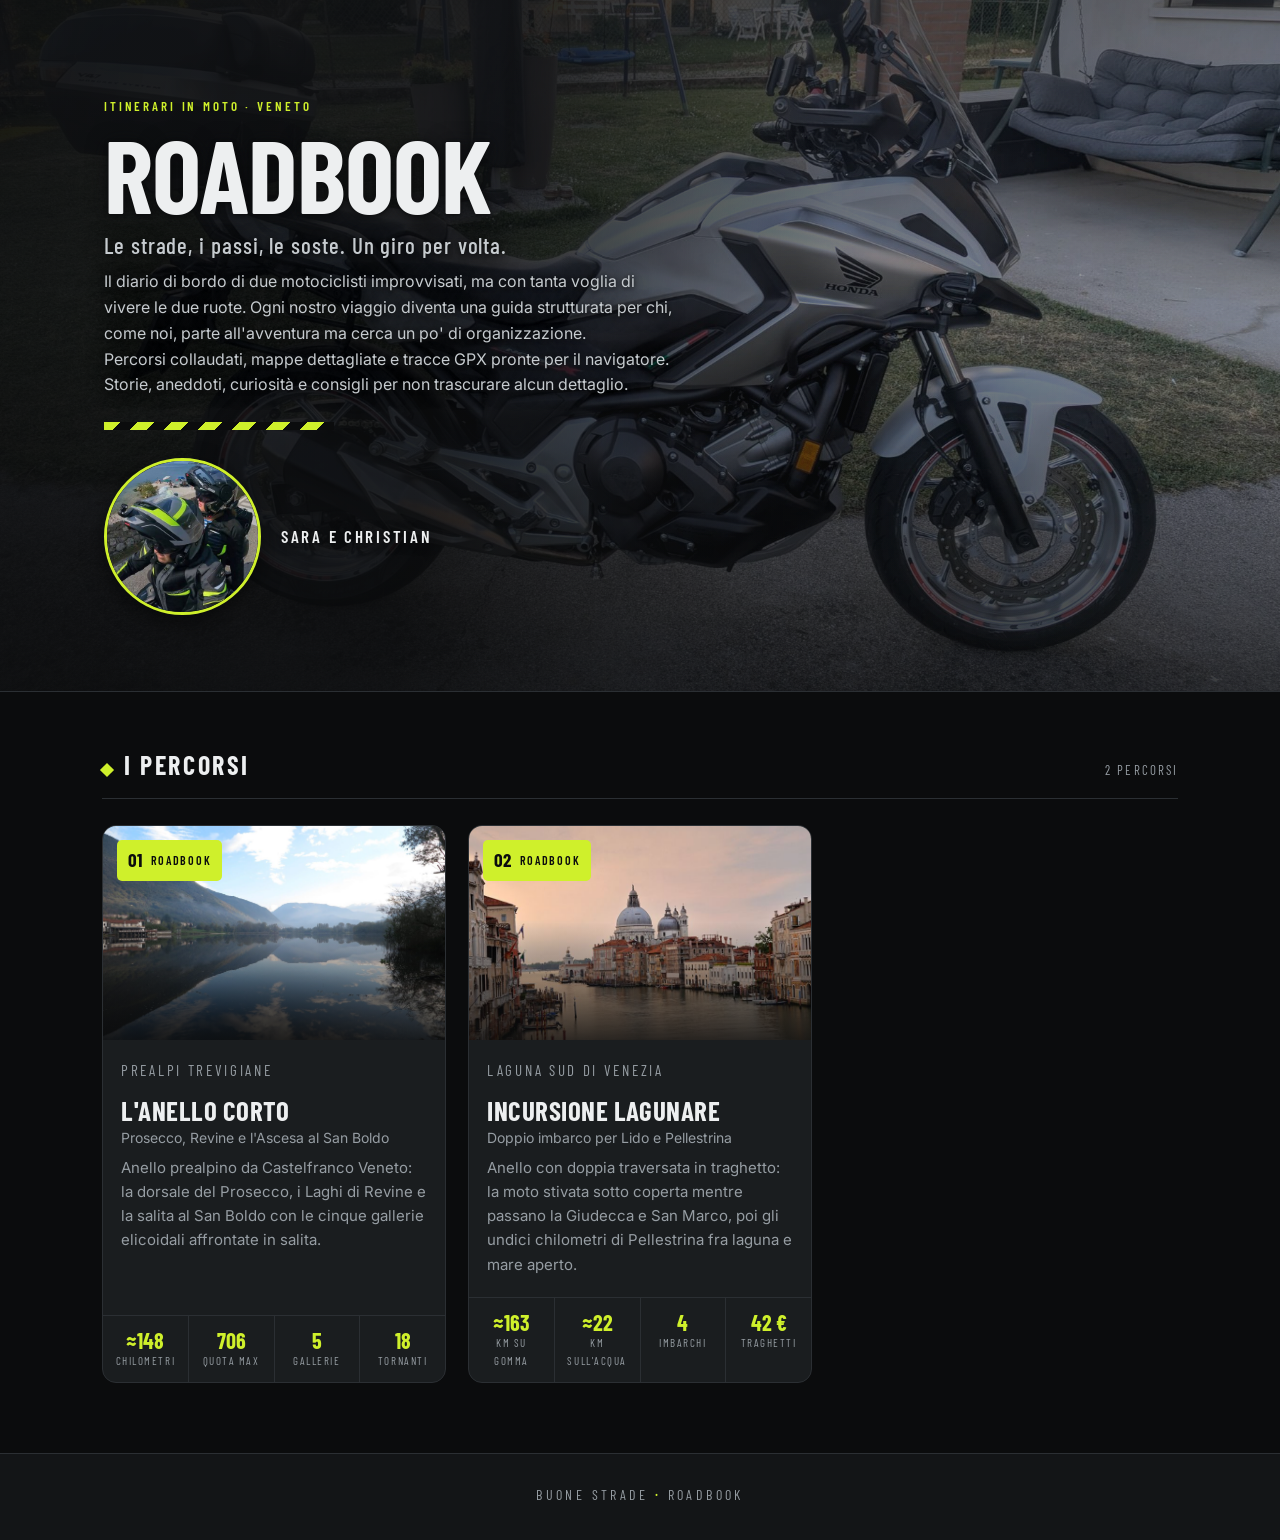
==== commit 47e14cc7: "Add files via upload" ====
--- a/sito/index.html
+++ b/sito/index.html
@@ -20,7 +20,7 @@
     <div class="apertura-testo">
       <p class="occhiello">Itinerari in moto · Veneto</p>
       <h1>Roadbook<span>Le strade, i passi, le soste. Un giro per volta.</span></h1>
-      <p class="intro">Il diario di bordo di due motociclisti. Ogni giro che facciamo diventa una guida completa — da leggere, da stampare e da portarsi dietro, con la mappa e la traccia per il navigatore — perché possa rifarlo chi vuole.</p>
+      <p class="intro">Il diario di bordo di due motociclisti improvvisati, ma con tanta voglia di vivere le due ruote. Ogni nostro viaggio diventa una guida strutturata per chi, come noi, parte all'avventura ma cerca un po' di organizzazione.<br>Percorsi collaudati, mappe dettagliate e tracce GPX pronte per il navigatore.<br>Storie, aneddoti, curiosità e consigli per non trascurare alcun dettaglio.</p>
       <div class="strisce"></div>
 
       <figure class="noi">
--- a/sito/stile.css
+++ b/sito/stile.css
@@ -75,15 +75,29 @@
   position:absolute; inset:0;
   width:100%; height:100%;
   object-fit:cover; object-position:50% 62%;
-  opacity:.34;
-  filter:grayscale(.35) contrast(1.04);
-}
-
-.apertura::after{        /* velo scuro per far leggere il testo */
+  opacity:.82;
+  filter:grayscale(.08) contrast(1.06) brightness(1.14);
+}
+
+.apertura::after{        /* velo scuro: scherma il testo ma lascia vedere la moto */
   content:""; position:absolute; inset:0;
   background:linear-gradient(180deg,
-    rgba(11,12,13,.88) 0%, rgba(11,12,13,.80) 40%,
-    rgba(11,12,13,.90) 72%, rgba(11,12,13,.97) 100%);
+    rgba(11,12,13,.86) 0%, rgba(11,12,13,.62) 42%,
+    rgba(11,12,13,.76) 74%, rgba(11,12,13,.94) 100%);
+}
+
+@media (min-width:900px){
+  /* sul largo il testo sta a sinistra: schermo solo quella metà,
+     così la moto resta ben visibile sulla destra */
+  .apertura::after{
+    background:
+      linear-gradient(100deg,
+        rgba(11,12,13,.90) 0%,  rgba(11,12,13,.82) 36%,
+        rgba(11,12,13,.34) 62%, rgba(11,12,13,.10) 100%),
+      linear-gradient(180deg,
+        rgba(11,12,13,.38) 0%,  rgba(11,12,13,.10) 45%,
+        rgba(11,12,13,.72) 100%);
+  }
 }
 
 .apertura-in{
@@ -111,35 +125,35 @@
 }
 
 .intro{
-  max-width:52ch;
+  max-width:58ch;
   color:#C6CBCF;                 /* più chiaro: deve leggersi sopra la foto */
   font-size:16px;
   margin:0 0 24px;
-  text-shadow:0 1px 14px rgba(11,12,13,.95);
+  text-shadow:0 1px 4px rgba(11,12,13,1), 0 2px 18px rgba(11,12,13,.95);
 }
 
 .apertura h1,
-.apertura h1 span{ text-shadow:0 2px 18px rgba(11,12,13,.85); }
+.apertura h1 span{ text-shadow:0 1px 4px rgba(11,12,13,1), 0 2px 20px rgba(11,12,13,.9); }
 .apertura h1 span{ color:#C6CBCF; }
 
 .apertura-testo .strisce{ max-width:230px; }
 
 /* il tondo con la foto dei due motociclisti */
 .noi{
-  margin:26px 0 0;
-  display:flex; align-items:center; gap:14px;
+  margin:28px 0 0;
+  display:flex; align-items:center; gap:20px;
 }
 .noi img{
-  width:78px; height:78px; flex:0 0 78px;
+  width:157px; height:157px; flex:0 0 157px;
   border-radius:50%;
   object-fit:cover;
-  border:2px solid var(--fluo);
-  box-shadow:0 6px 18px rgba(0,0,0,.55);
+  border:3px solid var(--fluo);
+  box-shadow:0 8px 22px rgba(0,0,0,.55);
 }
 .noi figcaption{
   font-family:"Barlow Condensed",sans-serif;
   text-transform:uppercase; letter-spacing:.16em;
-  font-size:15px; font-weight:600; line-height:1.35;
+  font-size:17px; font-weight:600; line-height:1.35;
   text-shadow:0 1px 12px rgba(11,12,13,.9);
 }
 .noi figcaption span{
